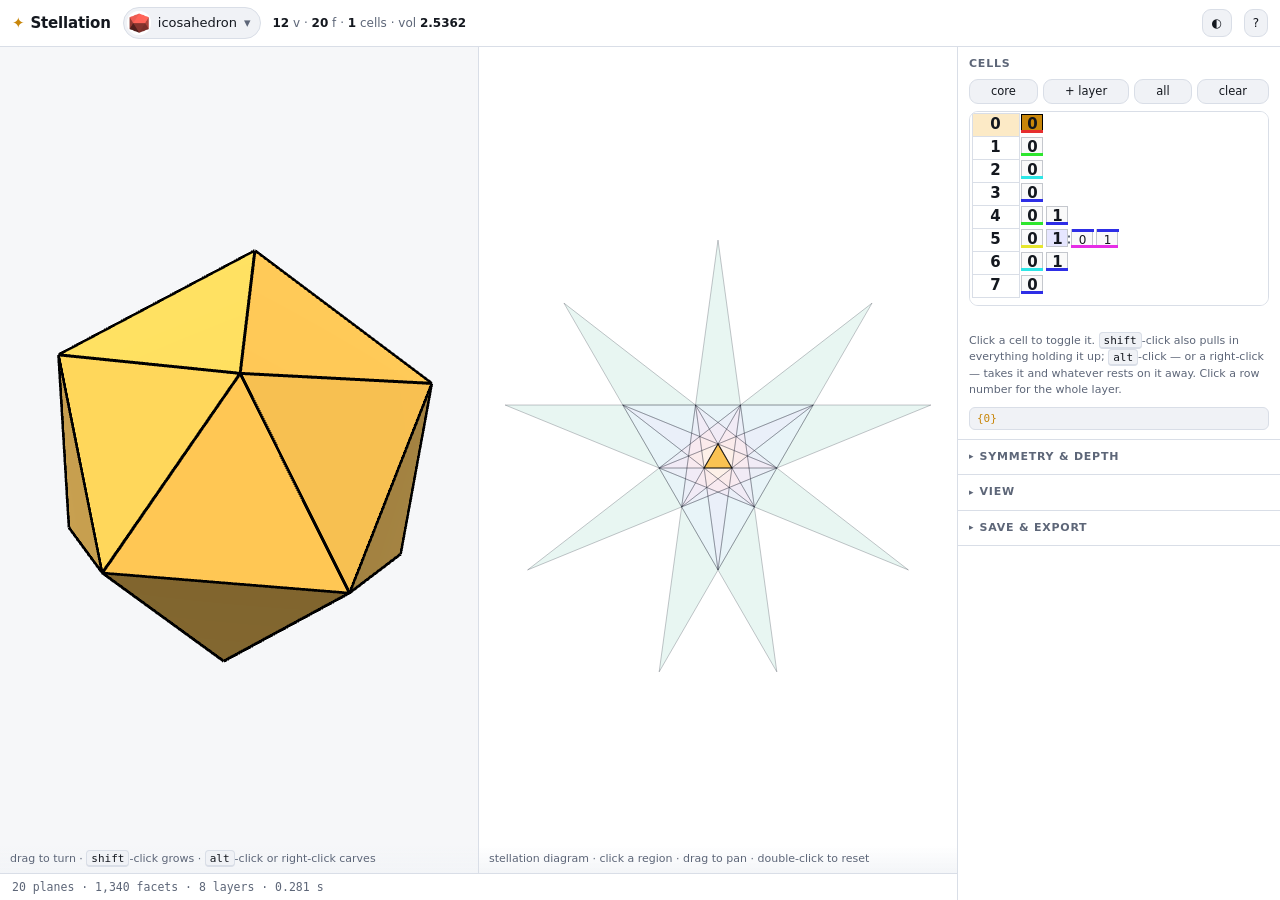
==== docs/index.html @ 3e53cf28 "Carve with alt or right-click: on macOS ctrl-click never reaches the page ctrl-click is the secondar" ====
<!DOCTYPE html>
<html lang="en">
<head>
<meta charset="utf-8">
<meta name="viewport" content="width=device-width, initial-scale=1">
<title>Stellation — polyhedra and their stars</title>
<meta name="description" content="Interactive stellations of the uniform polyhedra. A JavaScript port of Vladimir Bulatov's Stellation applet.">
<link rel="icon" href="data:image/svg+xml,<svg xmlns='http://www.w3.org/2000/svg' viewBox='0 0 100 100'><text y='.9em' font-size='90'>✦</text></svg>">
<link rel="stylesheet" href="css/style.css">
<script>
  // set the theme before first paint so there is no flash
  (() => {
    const saved = localStorage.getItem('theme') || 'auto';
    const dark = saved === 'dark' ||
      (saved === 'auto' && matchMedia('(prefers-color-scheme: dark)').matches);
    document.documentElement.dataset.theme = dark ? 'dark' : 'light';
    document.documentElement.dataset.themePref = saved;
  })();
</script>
</head>
<body>

<header>
  <h1>Stellation</h1>

  <button id="pickPoly" class="picker" title="Choose a polyhedron">
    <img id="pickThumb" src="img/poly/u27_tmb.gif" alt="" width="26" height="26">
    <span id="pickName">icosahedron</span>
    <b>▾</b>
  </button>

  <span id="stats" class="dim"></span>

  <div class="spacer"></div>

  <button id="themeBtn" class="ghost icon" title="Light / dark">◐</button>
  <button id="help" class="ghost">?</button>
</header>

<main>

  <!-- ------------------------------------------------ the two views -->
  <section class="stage">
    <div class="views">
      <div class="view">
        <canvas id="view3d"></canvas>
        <div class="view-label">
          <span>drag to turn · <kbd>shift</kbd>-click grows · <kbd class="kSub">alt</kbd>-click or right-click carves</span>
          <span id="hover3d" class="hover"></span>
        </div>
      </div>
      <div class="view">
        <canvas id="diagram"></canvas>
        <div class="view-label">
          <span>stellation diagram · click a region · drag to pan · double-click to reset</span>
          <span id="hover2d" class="hover"></span>
        </div>
      </div>
    </div>
    <div class="statusbar">
      <div id="progress"></div>
      <span id="status">loading…</span>
    </div>
  </section>

  <!-- ------------------------------------------------ controls -->
  <aside class="panel right">

    <div class="group cells-group">
      <div class="group-head">
        <h2>Cells</h2>
        <div class="row buttons tight">
          <button id="selectCore" title="Just the original polyhedron">core</button>
          <button id="growLayer" title="Add the next shell outward">+ layer</button>
          <button id="selectAll">all</button>
          <button id="selectNone">clear</button>
        </div>
      </div>
      <div class="cells-wrap"><canvas id="cells"></canvas></div>
      <div id="cellInfo" class="info mono"></div>
      <p class="note">
        Click a cell to toggle it. <kbd>shift</kbd>-click also pulls in everything
        holding it up; <kbd class="kSub">alt</kbd>-click — or a right-click — takes it
        and whatever rests on it away. Click a row number for the whole layer.
      </p>
      <input id="cellsString" class="mono" spellcheck="false"
             title="cell-selection string, same syntax as the original .stel files">
    </div>

    <details class="group" id="symGroup">
      <summary><h2>Symmetry &amp; depth</h2></summary>
      <label class="field">
        <span>polyhedron</span>
        <select id="polySym"></select>
      </label>
      <label class="field">
        <span>stellation</span>
        <select id="stellSym"></select>
      </label>
      <label class="field" title="How many shells of cells to build outward from the core. Chosen automatically per solid — most build every shell there is; the few with planes passing near the centre are capped to stay quick. Move it to override.">
        <span>build out to <b id="depthLabel">20</b> shells</span>
        <input id="depth" type="range" min="2" max="60" value="20">
      </label>
      <label class="field" title="Which face of the polyhedron the stellation diagram is drawn on. Solids with more than one kind of face have a different diagram for each.">
        <span>diagram face</span>
        <input id="planeIndex" type="number" min="0" value="0">
      </label>
      <p class="note">
        Cells are grouped into orbits of the first group, then split by the second —
        that split is what lets a chiral cell offer just one of its two hands.
      </p>
    </details>

    <details class="group">
      <summary><h2>View</h2></summary>
      <label class="check"><input id="autoRotate" type="checkbox"> spin the solid</label>
      <label class="check"><input id="showEdges" type="checkbox" checked> draw edges</label>
      <label class="field" title="Thickness of the edge lines, in pixels">
        <span>edge weight <b id="edgeWidthLabel">3.0</b></span>
        <input id="edgeWidth" type="range" min="0.5" max="8" step="0.5" value="3">
      </label>
      <label class="check" title="Tint the cells you have not chosen, so you can see what else is available on this plane">
        <input id="showAllFacets" type="checkbox" checked> shade unchosen cells
      </label>
    </details>

    <details class="group">
      <summary><h2>Save &amp; export</h2></summary>
      <div class="row buttons">
        <button id="saveJson" class="primary" title="Save everything on screen as a JSON document">Save JSON</button>
        <label class="filebtn inline" title="Opens our .json documents and the original program's .stel files">
          Open…
          <input id="loadDoc" type="file" accept=".json,.stel,.txt">
        </label>
      </div>
      <p class="note">
        Saves in the SymmHub preset shape. <code>.stel</code> files from the
        original Java program still open.
      </p>
      <div class="row buttons">
        <button id="exportStl" title="Mesh for 3D printing">STL</button>
        <button id="exportObj">OBJ</button>
        <button id="exportOff">OFF</button>
      </div>
      <div class="row buttons">
        <button id="exportSvg" title="The diagram as vector art, for printing or cutting">diagram SVG</button>
        <button id="exportPng">view PNG</button>
        <button id="exportStel" title="For the original Java program">.stel</button>
      </div>
      <div class="row buttons">
        <button class="sample" data-file="sample_01.stel">sample 1</button>
        <button class="sample" data-file="sample_02.stel">2</button>
        <button class="sample" data-file="sample_03.stel">3</button>
        <button class="sample" data-file="sample_04.stel">4</button>
      </div>
    </details>

  </aside>
</main>

<!-- ------------------------------------------------ catalog drawer -->
<dialog id="catalogDialog">
  <div class="cat-head">
    <input id="search" type="search" placeholder="Search 121 solids by name, file or symmetry…" autocomplete="off">
    <button id="catalogClose" class="ghost">Close</button>
  </div>
  <nav id="catChips" class="cat-chips"></nav>
  <div id="catalog" class="scroll"></div>
  <footer class="cat-foot">
    <img id="footThumb" alt="" width="34" height="34">
    <div class="cat-foot-text">
      <b id="footName">—</b>
      <span id="footMeta" class="dim"></span>
    </div>
    <span id="footCount" class="dim"></span>
  </footer>
</dialog>

<dialog id="helpDialog">
  <h2>Stellation, in one minute</h2>
  <p>
    Take a pentagon and extend its five sides. They cross again, and the crossings
    outline a five-pointed star. That is a stellation: <em>the same lines, followed
    further</em>.
  </p>
  <p>
    In three dimensions you extend a polyhedron's face <em>planes</em> instead. The
    planes slice space into small bounded regions — <b>cells</b> — arranged in
    shells, or <b>layers</b>, around the core. Any choice of cells that respects the
    solid's symmetry is a stellation of it. The icosahedron famously has 59.
  </p>
  <h3>How to use this</h3>
  <ul>
    <li>Choose a solid from the picker at the top.</li>
    <li>The <b>Cells</b> table on the right has one row per layer, numbered outward
      from the core. Each box is a symmetric set of cells; a shaded box with smaller
      boxes beside it is a cell that splits into <b>sub-cells</b>, such as a chiral
      pair. Bar colours group cells by how many congruent pieces they contain.</li>
    <li><b>Click</b> toggles. <kbd>shift</kbd>-click also selects everything
      supporting that cell, so the result always holds together.
      <kbd class="kSub">alt</kbd>-click — or a <b>right-click</b> — removes it and
      whatever rests on it. (On macOS, ctrl-click is the system's secondary click
      and never reaches the page, so alt and right-click are the ones that work;
      cmd works too.)</li>
    <li>The same works on the <b>diagram</b>, and on the <b>solid</b> itself —
      <kbd>shift</kbd>-click a face to grow outward there, <kbd class="kSub">alt</kbd>-click
      to carve it away. Clicking the same spot again undoes it.</li>
    <li><em>core</em> and <em>+ layer</em> walk out one shell at a time: layer 0
      alone is the original polyhedron, 0+1 is its first stellation.</li>
  </ul>
  <h3>Where this comes from</h3>
  <p>
    A JavaScript port of the Stellation applet written by
    <a href="http://bulatov.org/polyhedra/stellation_applet/" target="_blank" rel="noopener">Vladimir Bulatov</a>
    in 1998–2001. The geometry is a direct port of his algorithm, checked against the
    original Java: the same facet counts, the same cell structure, the same volumes to
    six decimal places.
  </p>
  <button id="helpClose">close</button>
</dialog>

<script type="module" src="js/app.js"></script>
</body>
</html>
---- docs/css/style.css ----
:root,
:root[data-theme="dark"] {
  --bg: #0b0d11;
  --panel: #12151c;
  --panel-2: #171b24;
  --line: #242a36;
  --text: #e6e9f0;
  --dim: #8b93a7;
  --accent: #f5b942;
  --accent-2: #6fa8ff;
  --shadow: 0 18px 50px rgba(0, 0, 0, 0.55);
}

:root[data-theme="light"] {
  --bg: #f2f4f7;
  --panel: #ffffff;
  --panel-2: #f0f2f6;
  --line: #d9dee7;
  --text: #14181f;
  --dim: #5d6678;
  --accent: #c8860a;
  --accent-2: #2563c9;
  --shadow: 0 18px 50px rgba(20, 30, 60, 0.18);
}

:root {
  --radius: 9px;
  --mono: ui-monospace, SFMono-Regular, "SF Mono", Menlo, Consolas, monospace;
}

* { box-sizing: border-box; }

html, body { height: 100%; margin: 0; }

body {
  background: var(--bg);
  color: var(--text);
  font: 13.5px/1.5 ui-sans-serif, system-ui, -apple-system, "Segoe UI", Roboto, sans-serif;
  display: flex;
  flex-direction: column;
  overflow: hidden;
}

kbd {
  font: 11px var(--mono);
  padding: 0.5px 4px;
  border: 1px solid var(--line);
  border-bottom-width: 2px;
  border-radius: 4px;
  background: var(--panel-2);
  color: var(--text);
}

/* ------------------------------------------------------------------ header */

header {
  display: flex;
  align-items: center;
  gap: 12px;
  padding: 7px 12px;
  border-bottom: 1px solid var(--line);
  background: var(--panel);
  flex: none;
}
header h1 {
  margin: 0;
  font-size: 15px;
  font-weight: 650;
  letter-spacing: -0.01em;
  white-space: nowrap;
}
header h1::before { content: "✦"; color: var(--accent); margin-right: 6px; }
.spacer { flex: 1; }
.dim { color: var(--dim); }

#stats { font-size: 12px; white-space: nowrap; }
#stats b { color: var(--text); font-weight: 600; }

.picker {
  display: flex;
  align-items: center;
  gap: 7px;
  padding: 3px 9px 3px 3px;
  border: 1px solid var(--line);
  border-radius: 999px;
  background: var(--panel-2);
  color: var(--text);
  font: inherit;
  font-size: 13px;
  cursor: pointer;
  white-space: nowrap;
}
.picker img { width: 24px; height: 24px; border-radius: 50%; background: #fff; object-fit: contain; }
.picker b { color: var(--dim); font-weight: 400; }
.picker:hover { border-color: var(--accent); }

/* ------------------------------------------------------------------ layout */

main {
  flex: 1;
  min-height: 0;
  display: grid;
  grid-template-columns: minmax(0, 1fr) 322px;
  gap: 1px;
  background: var(--line);
}

.stage {
  background: var(--panel);
  display: flex;
  flex-direction: column;
  min-width: 0;
  min-height: 0;
}

.views {
  flex: 1;
  min-height: 0;
  display: grid;
  grid-template-columns: 1fr 1fr;
  gap: 1px;
  background: var(--line);
}

.view { position: relative; min-width: 0; min-height: 0; background: var(--bg); }
.view canvas {
  position: absolute; inset: 0;
  width: 100%; height: 100%;
  display: block;
  touch-action: none;
}
.view-label {
  position: absolute; left: 0; right: 0; bottom: 0;
  display: flex; gap: 10px;
  padding: 6px 10px;
  font-size: 11px;
  color: var(--dim);
  background: linear-gradient(transparent, color-mix(in srgb, var(--bg) 90%, transparent));
  pointer-events: none;
}
.hover { margin-left: auto; color: var(--accent); font-family: var(--mono); }
.nogl { display: grid; place-items: center; height: 100%; padding: 20px; color: var(--dim); text-align: center; }

.statusbar {
  flex: none;
  position: relative;
  padding: 6px 12px;
  border-top: 1px solid var(--line);
  font: 11.5px var(--mono);
  color: var(--dim);
}
#status.busy { color: var(--accent); }
#progress {
  position: absolute; top: -1px; left: 0;
  height: 2px;
  width: calc(var(--frac, 0) * 100%);
  background: var(--accent);
  transition: width 0.12s linear;
}

/* ------------------------------------------------------------------ right panel */

.panel.right {
  background: var(--panel);
  overflow-y: auto;
  display: flex;
  flex-direction: column;
  min-height: 0;
}

.group { padding: 9px 11px; border-bottom: 1px solid var(--line); }

h2 {
  margin: 0;
  font-size: 11px;
  font-weight: 650;
  letter-spacing: 0.07em;
  text-transform: uppercase;
  color: var(--dim);
}

details.group > summary {
  list-style: none;
  cursor: pointer;
  display: flex;
  align-items: center;
  gap: 6px;
  user-select: none;
}
details.group > summary::-webkit-details-marker { display: none; }
details.group > summary::before { content: "▸"; font-size: 9px; color: var(--dim); }
details.group[open] > summary::before { content: "▾"; }
details.group > summary:hover h2 { color: var(--text); }
details.group[open] > summary { margin-bottom: 7px; }

/* ---- cells table ---- */

.cells-group { display: flex; flex-direction: column; }
.group-head { display: flex; flex-direction: column; gap: 6px; margin-bottom: 7px; }

.cells-wrap {
  flex: none;
  height: 200px;
  min-height: 90px;
  border: 1px solid var(--line);
  border-radius: var(--radius);
  overflow: hidden;
  background: var(--panel);
}
#cells { display: block; width: 100%; height: 100%; }

.info {
  min-height: 16px;
  margin-top: 5px;
  font-size: 10.5px;
  color: var(--accent);
  white-space: nowrap;
  overflow: hidden;
  text-overflow: ellipsis;
}

/* ---- controls ---- */

.row { display: flex; gap: 5px; flex-wrap: wrap; }
.row + .row { margin-top: 5px; }
.buttons button, .filebtn, .ghost {
  flex: 1 1 auto;
  padding: 4px 8px;
  border: 1px solid var(--line);
  border-radius: var(--radius);
  background: var(--panel-2);
  color: var(--text);
  font: inherit;
  font-size: 12px;
  cursor: pointer;
  white-space: nowrap;
}
.buttons.tight button { padding: 3px 6px; font-size: 11.5px; }
.buttons button:hover, .filebtn:hover, .ghost:hover { border-color: var(--accent); color: var(--accent); }
.ghost { flex: none; }
.ghost.icon { width: 30px; text-align: center; padding: 4px 0; }

.filebtn { display: block; margin-top: 5px; text-align: center; }
.filebtn.inline { margin-top: 0; }
.filebtn input { display: none; }
.buttons button.primary {
  background: color-mix(in srgb, var(--accent) 18%, var(--panel-2));
  border-color: color-mix(in srgb, var(--accent) 45%, var(--line));
  font-weight: 600;
}
.note code {
  font: 11px var(--mono);
  padding: 0 3px;
  border-radius: 3px;
  background: var(--panel-2);
}

.field {
  display: flex; align-items: center; gap: 8px;
  margin: 5px 0;
  font-size: 12px;
  color: var(--dim);
}
.field > span { flex: none; min-width: 84px; }
.field > span b { color: var(--accent); font-family: var(--mono); }
.field select, .field input[type="number"] {
  flex: 1; min-width: 0;
  padding: 3px 6px;
  border: 1px solid var(--line);
  border-radius: 6px;
  background: var(--panel-2);
  color: var(--text);
  font: inherit; font-size: 12px;
}
.field input[type="range"] { flex: 1; accent-color: var(--accent); }

.check {
  display: flex; align-items: center; gap: 6px;
  padding: 2px 0;
  font-size: 12.5px;
  cursor: pointer;
}
.check input { accent-color: var(--accent); }

.note { margin: 6px 0 2px; font-size: 11px; line-height: 1.5; color: var(--dim); }

#cellsString {
  width: 100%;
  margin-top: 6px;
  padding: 4px 7px;
  border: 1px solid var(--line);
  border-radius: 6px;
  background: var(--panel-2);
  color: var(--accent);
  font-family: var(--mono);
  font-size: 11px;
}

/* ------------------------------------------------------------------ dialogs */

dialog {
  border: 1px solid var(--line);
  border-radius: 14px;
  background: var(--panel);
  color: var(--text);
  box-shadow: var(--shadow);
  padding: 0;
}
dialog::backdrop { background: rgba(0, 0, 0, 0.55); backdrop-filter: blur(2px); }

/* Only style the open state with `display`: a bare `display: flex` here would
   beat the UA's `dialog:not([open]) { display: none }` and leave it always up. */
#catalogDialog {
  width: min(860px, 94vw);
  height: min(600px, 88vh);
  overflow: hidden;
}
#catalogDialog[open] { display: flex; flex-direction: column; }

.cat-head {
  display: flex; gap: 8px; align-items: center;
  padding: 12px 14px 10px;
  flex: none;
}
#search {
  flex: 1;
  padding: 7px 11px;
  border: 1px solid var(--line);
  border-radius: var(--radius);
  background: var(--panel-2);
  color: var(--text);
  font: inherit; font-size: 13px;
}
#search::placeholder { color: var(--dim); }
#search:focus { outline: 2px solid var(--accent-2); outline-offset: -1px; }

.cat-chips {
  display: flex; gap: 5px;
  padding: 0 14px 10px;
  overflow-x: auto;
  scrollbar-width: none;
  border-bottom: 1px solid var(--line);
  flex: none;
}
.cat-chips::-webkit-scrollbar { display: none; }
.chip {
  flex: none;
  padding: 3px 10px;
  border: 1px solid var(--line);
  border-radius: 999px;
  background: none;
  color: var(--dim);
  font: inherit; font-size: 11.5px;
  white-space: nowrap;
  cursor: pointer;
}
.chip:hover { border-color: var(--accent); color: var(--accent); }

#catalog { flex: 1; overflow-y: auto; padding: 0 14px 14px; }
.scroll { overscroll-behavior: contain; }

.cat h3 {
  position: sticky; top: 0; z-index: 1;
  display: flex; align-items: center; gap: 8px;
  margin: 0;
  padding: 12px 2px 6px;
  font-size: 10.5px; font-weight: 650;
  letter-spacing: 0.08em; text-transform: uppercase;
  color: var(--dim);
  background: linear-gradient(var(--panel) 72%, transparent);
}
.cat h3 em { font-style: normal; opacity: 0.6; font-size: 10px; }
.cat h3::after {
  content: ""; flex: 1; height: 1px;
  background: var(--line);
}

/* the specimen grid: thumbnails only, names live in the footer */
.grid {
  display: grid;
  grid-template-columns: repeat(auto-fill, minmax(50px, 1fr));
  gap: 4px;
}

.poly {
  aspect-ratio: 1;
  padding: 0;
  border: 1px solid var(--line);
  border-radius: 7px;
  background: #fff;
  overflow: hidden;
  cursor: pointer;
  transition: transform 0.09s ease, border-color 0.09s ease, box-shadow 0.09s ease;
}
.poly img {
  width: 100%; height: 100%;
  display: block;
  object-fit: contain;
}
:root[data-theme="dark"] .poly { filter: brightness(0.9); }
.poly:hover, .poly:focus-visible {
  border-color: var(--accent);
  transform: translateY(-1px) scale(1.06);
  box-shadow: 0 4px 14px rgba(0, 0, 0, 0.28);
  outline: none;
  filter: none;
  z-index: 2;
  position: relative;
}
.poly.active {
  border-color: var(--accent);
  box-shadow: 0 0 0 2px var(--accent);
  filter: none;
}

.cat-foot {
  display: flex; align-items: center; gap: 10px;
  padding: 9px 14px;
  border-top: 1px solid var(--line);
  background: var(--panel-2);
  flex: none;
  min-height: 54px;
}
.cat-foot img {
  width: 34px; height: 34px;
  border-radius: 6px;
  background: #fff;
  object-fit: contain;
  flex: none;
}
.cat-foot-text { display: flex; flex-direction: column; min-width: 0; line-height: 1.35; }
#footName { font-size: 13.5px; font-weight: 600; white-space: nowrap; overflow: hidden; text-overflow: ellipsis; }
#footMeta { font-size: 11px; font-family: var(--mono); white-space: nowrap; overflow: hidden; text-overflow: ellipsis; }
#footCount { margin-left: auto; font-size: 11px; white-space: nowrap; }

#helpDialog { max-width: 620px; padding: 22px 26px 20px; line-height: 1.62; }
#helpDialog h2 { font-size: 18px; text-transform: none; letter-spacing: -0.01em; color: var(--text); margin-bottom: 10px; }
#helpDialog h3 { margin: 18px 0 6px; font-size: 12px; letter-spacing: 0.05em; text-transform: uppercase; color: var(--dim); }
#helpDialog ul { padding-left: 18px; margin: 6px 0; }
#helpDialog li { margin: 6px 0; }
#helpDialog a { color: var(--accent-2); }
#helpClose {
  margin-top: 18px; padding: 6px 16px;
  border: 1px solid var(--line); border-radius: var(--radius);
  background: var(--panel-2); color: var(--text);
  font: inherit; cursor: pointer;
}
#helpClose:hover { border-color: var(--accent); color: var(--accent); }

/* ------------------------------------------------------------------ narrow */

@media (max-width: 1080px) {
  main { grid-template-columns: minmax(0, 1fr) 290px; }
  .views { grid-template-columns: 1fr; grid-template-rows: 1fr 1fr; }
}

@media (max-width: 780px) {
  body { overflow: auto; }
  main { grid-template-columns: 1fr; grid-auto-rows: min-content; }
  .stage { min-height: 520px; }
  .views { grid-template-rows: 260px 260px; }
  .panel.right { max-height: none; }
  #stats { display: none; }
}
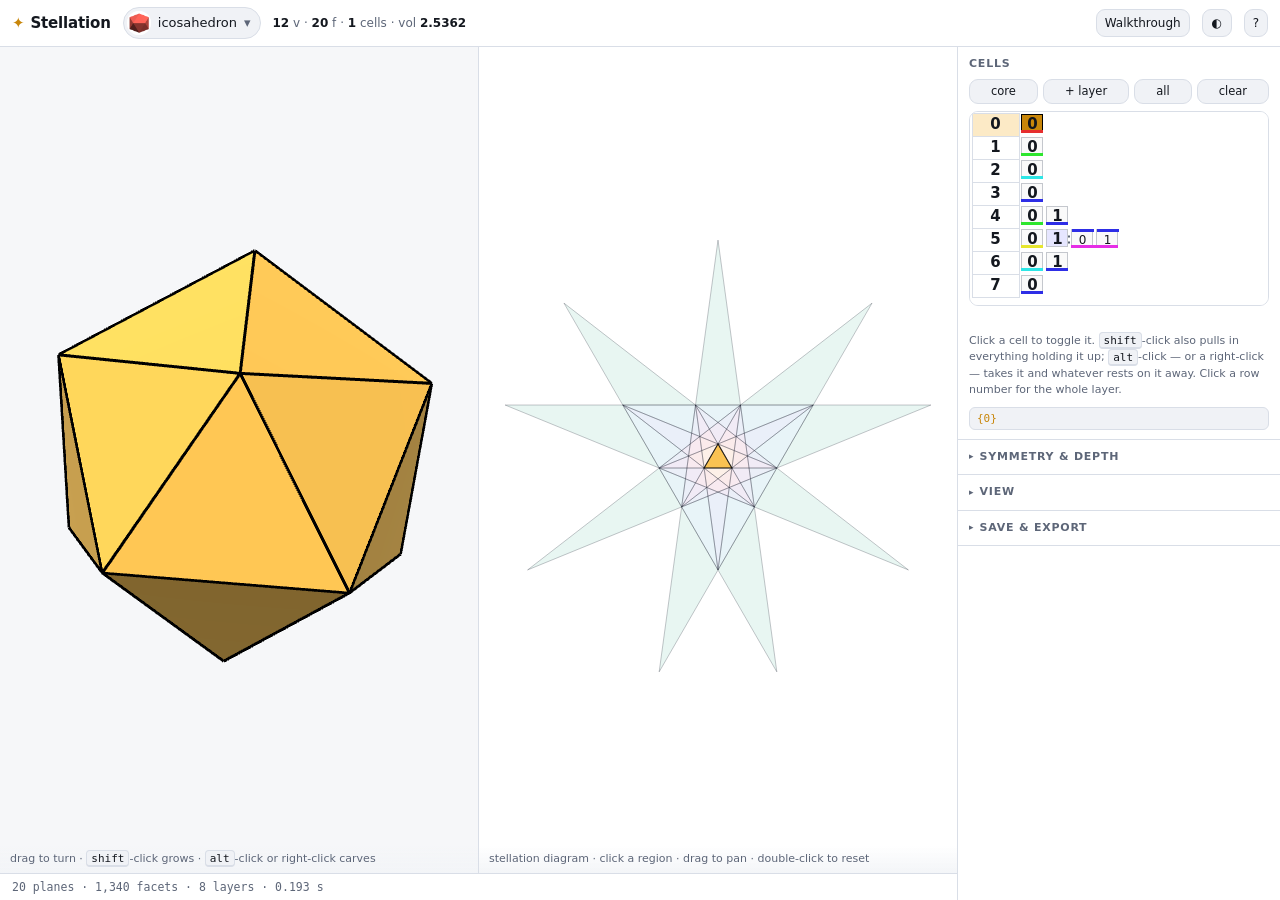
==== commit 34430957: "Add the Cells walkthrough — a live tutorial for the cell table docs/walkthrough.html explains what t" ====
--- a/docs/index.html
+++ b/docs/index.html
@@ -33,6 +33,7 @@
 
   <div class="spacer"></div>
 
+  <a class="ghost" href="walkthrough.html" title="How the Cells table works">Walkthrough</a>
   <button id="themeBtn" class="ghost icon" title="Light / dark">◐</button>
   <button id="help" class="ghost">?</button>
 </header>
--- a/docs/css/style.css
+++ b/docs/css/style.css
@@ -70,6 +70,7 @@
   white-space: nowrap;
 }
 header h1::before { content: "✦"; color: var(--accent); margin-right: 6px; }
+header a.ghost { text-decoration: none; display: inline-block; }
 .spacer { flex: 1; }
 .dim { color: var(--dim); }
 
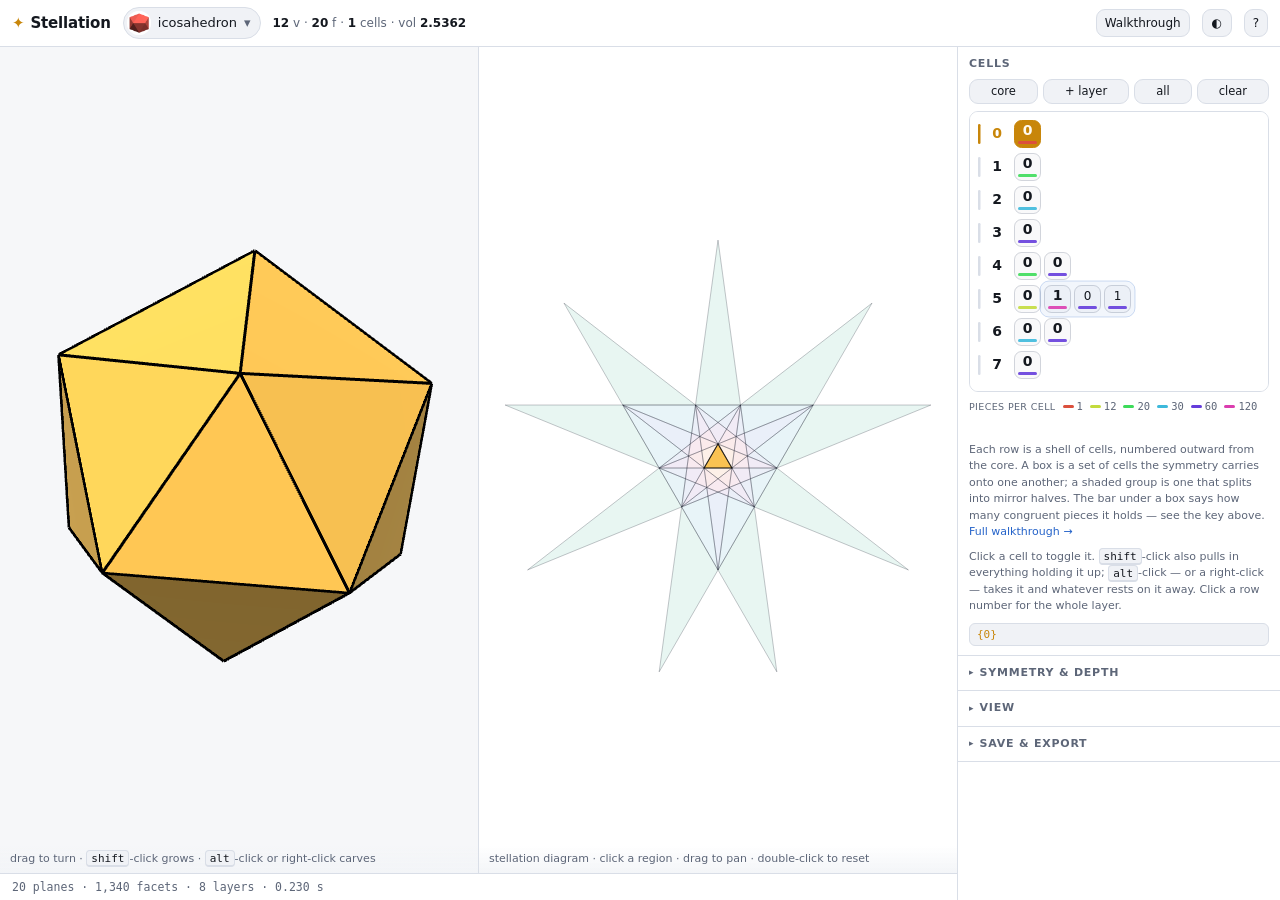
==== commit 036407d2: "Rebuild the Cells table's look, and explain what the coloured bars are The bars and the digits were " ====
--- a/docs/index.html
+++ b/docs/index.html
@@ -78,7 +78,15 @@
         </div>
       </div>
       <div class="cells-wrap"><canvas id="cells"></canvas></div>
+      <div id="cellsLegend" class="legend" title="Each bar colour marks one particular number of congruent pieces"></div>
       <div id="cellInfo" class="info mono"></div>
+      <p class="note">
+        Each row is a shell of cells, numbered outward from the core. A box is a set
+        of cells the symmetry carries onto one another; a shaded group is one that
+        splits into mirror halves. The bar under a box says how many congruent
+        pieces it holds — see the key above.
+        <a href="walkthrough.html">Full walkthrough →</a>
+      </p>
       <p class="note">
         Click a cell to toggle it. <kbd>shift</kbd>-click also pulls in everything
         holding it up; <kbd class="kSub">alt</kbd>-click — or a right-click — takes it
--- a/docs/css/style.css
+++ b/docs/css/style.css
@@ -463,3 +463,19 @@
   .panel.right { max-height: none; }
   #stats { display: none; }
 }
+
+/* the key to the Cells bar colours */
+.legend {
+  display: flex;
+  align-items: center;
+  gap: 7px;
+  flex-wrap: wrap;
+  margin-top: 7px;
+  font-size: 10.5px;
+  color: var(--dim);
+}
+.legend-label { letter-spacing: 0.04em; text-transform: uppercase; font-size: 9.5px; }
+.legend-item { display: inline-flex; align-items: center; gap: 3px; font-family: var(--mono); }
+.legend-item i { width: 11px; height: 3px; border-radius: 2px; display: inline-block; }
+.note a { color: var(--accent-2); text-decoration: none; }
+.note a:hover { text-decoration: underline; }
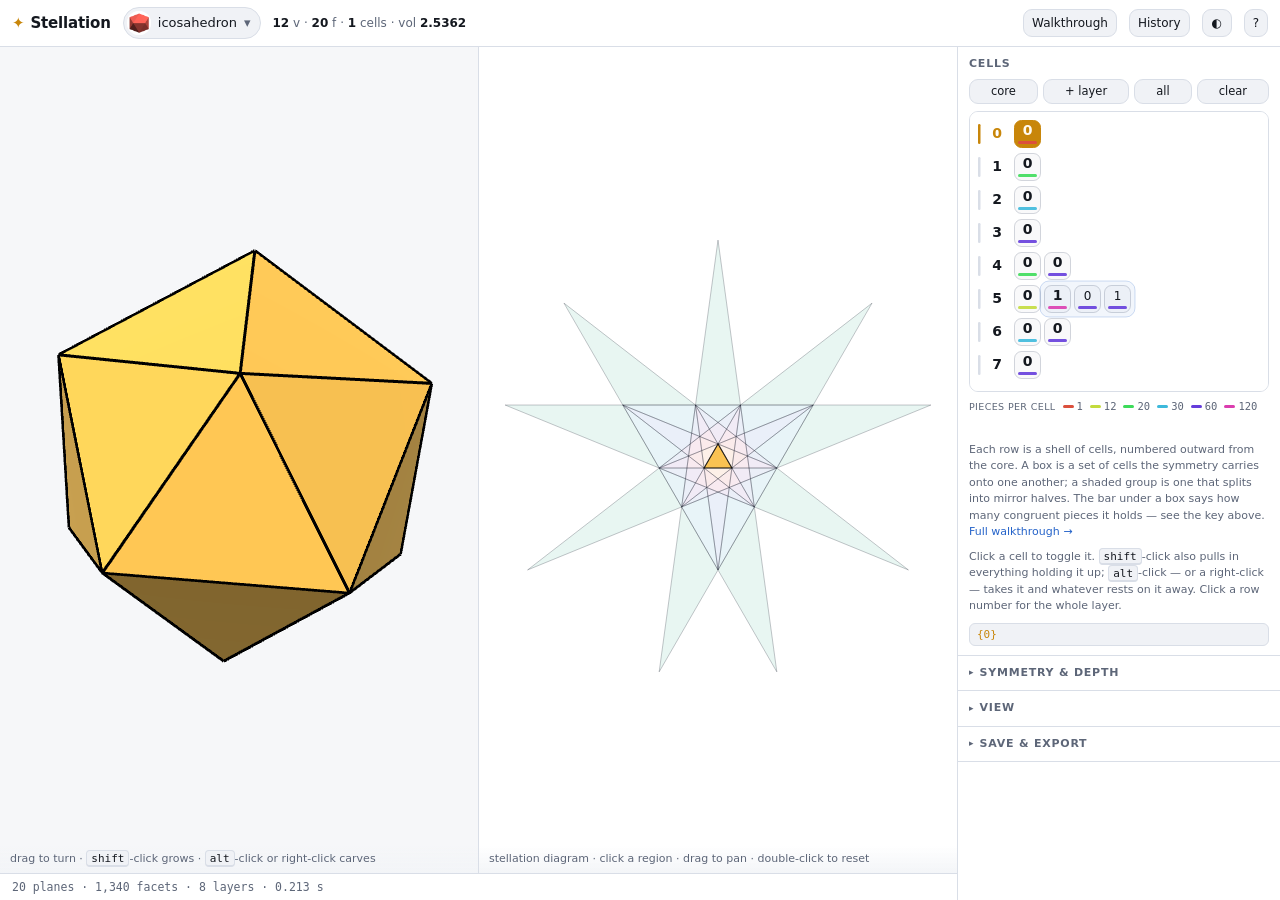
==== commit a47fbc3f: "Sharpen Miller's rules from the completed research The fact-checked research restates all five rules" ====
--- a/docs/index.html
+++ b/docs/index.html
@@ -34,6 +34,7 @@
   <div class="spacer"></div>
 
   <a class="ghost" href="walkthrough.html" title="How the Cells table works">Walkthrough</a>
+  <a class="ghost" href="historical.html" title="A chronological tour">History</a>
   <button id="themeBtn" class="ghost icon" title="Light / dark">◐</button>
   <button id="help" class="ghost">?</button>
 </header>
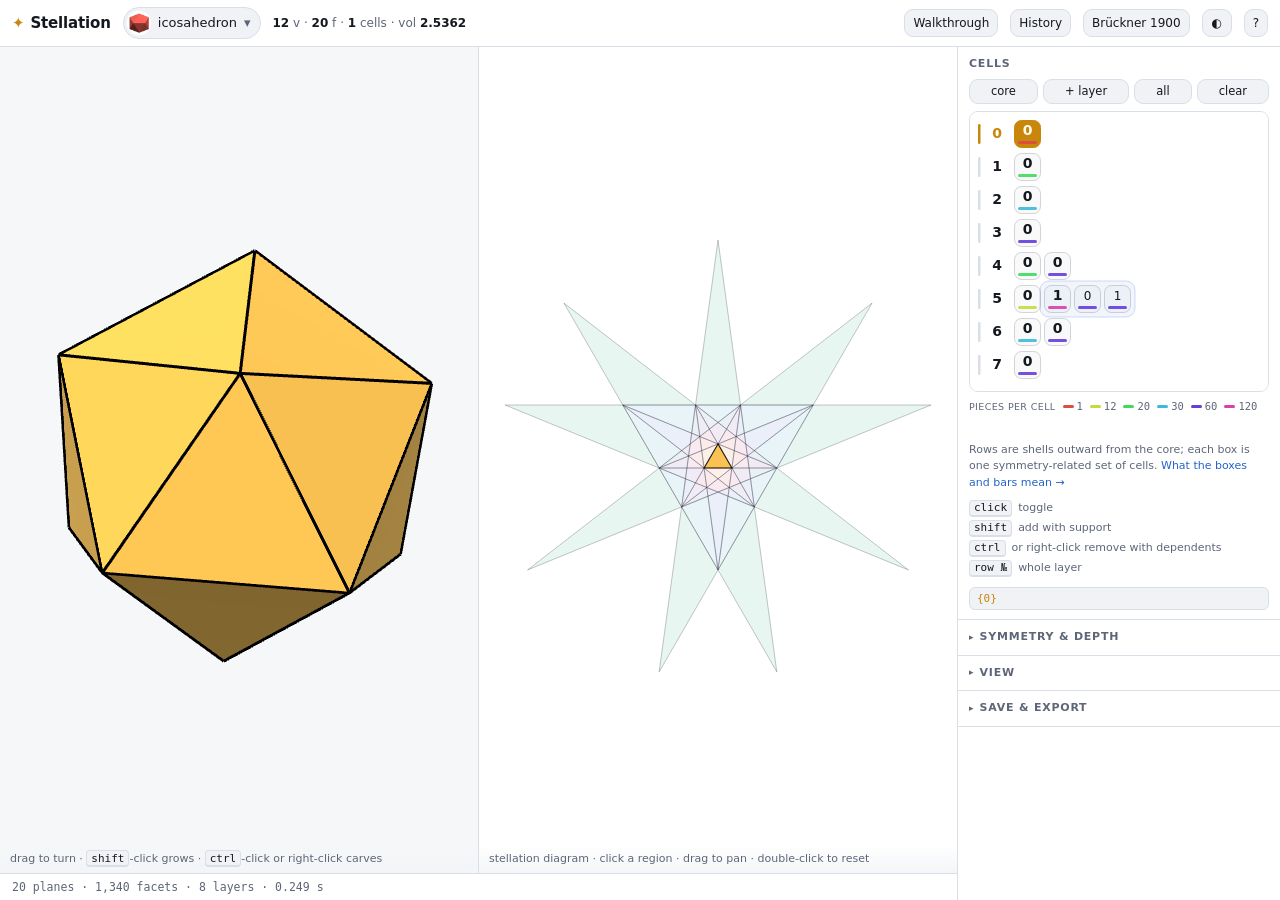
==== commit c1c84587: "Add Brückner 1900 interactive edition; photographs and fact-fixes for the history The new page pairs" ====
--- a/docs/index.html
+++ b/docs/index.html
@@ -35,6 +35,7 @@
 
   <a class="ghost" href="walkthrough.html" title="How the Cells table works">Walkthrough</a>
   <a class="ghost" href="historical.html" title="A chronological tour">History</a>
+  <a class="ghost" href="bruckner.html" title="Brückner's 1900 plates, interactive">Brückner 1900</a>
   <button id="themeBtn" class="ghost icon" title="Light / dark">◐</button>
   <button id="help" class="ghost">?</button>
 </header>
@@ -82,17 +83,15 @@
       <div id="cellsLegend" class="legend" title="Each bar colour marks one particular number of congruent pieces"></div>
       <div id="cellInfo" class="info mono"></div>
       <p class="note">
-        Each row is a shell of cells, numbered outward from the core. A box is a set
-        of cells the symmetry carries onto one another; a shaded group is one that
-        splits into mirror halves. The bar under a box says how many congruent
-        pieces it holds — see the key above.
-        <a href="walkthrough.html">Full walkthrough →</a>
+        Rows are shells outward from the core; each box is one symmetry-related set of
+        cells. <a href="walkthrough.html">What the boxes and bars mean →</a>
       </p>
-      <p class="note">
-        Click a cell to toggle it. <kbd>shift</kbd>-click also pulls in everything
-        holding it up; <kbd class="kSub">alt</kbd>-click — or a right-click — takes it
-        and whatever rests on it away. Click a row number for the whole layer.
-      </p>
+      <ul class="note keys">
+        <li><kbd>click</kbd> toggle</li>
+        <li><kbd>shift</kbd> add with support</li>
+        <li><kbd class="kSub">alt</kbd> or right-click remove with dependents</li>
+        <li><kbd>row №</kbd> whole layer</li>
+      </ul>
       <input id="cellsString" class="mono" spellcheck="false"
              title="cell-selection string, same syntax as the original .stel files">
     </div>
--- a/docs/css/style.css
+++ b/docs/css/style.css
@@ -479,3 +479,14 @@
 .legend-item i { width: 11px; height: 3px; border-radius: 2px; display: inline-block; }
 .note a { color: var(--accent-2); text-decoration: none; }
 .note a:hover { text-decoration: underline; }
+
+/* the Cells shortcut key — one line per gesture, compact */
+.note.keys { list-style: none; margin: 5px 0 3px; padding: 0; }
+.note.keys li {
+  display: flex;
+  align-items: baseline;
+  gap: 6px;
+  padding: 1.5px 0;
+  white-space: nowrap;
+}
+.note.keys kbd { flex: none; }
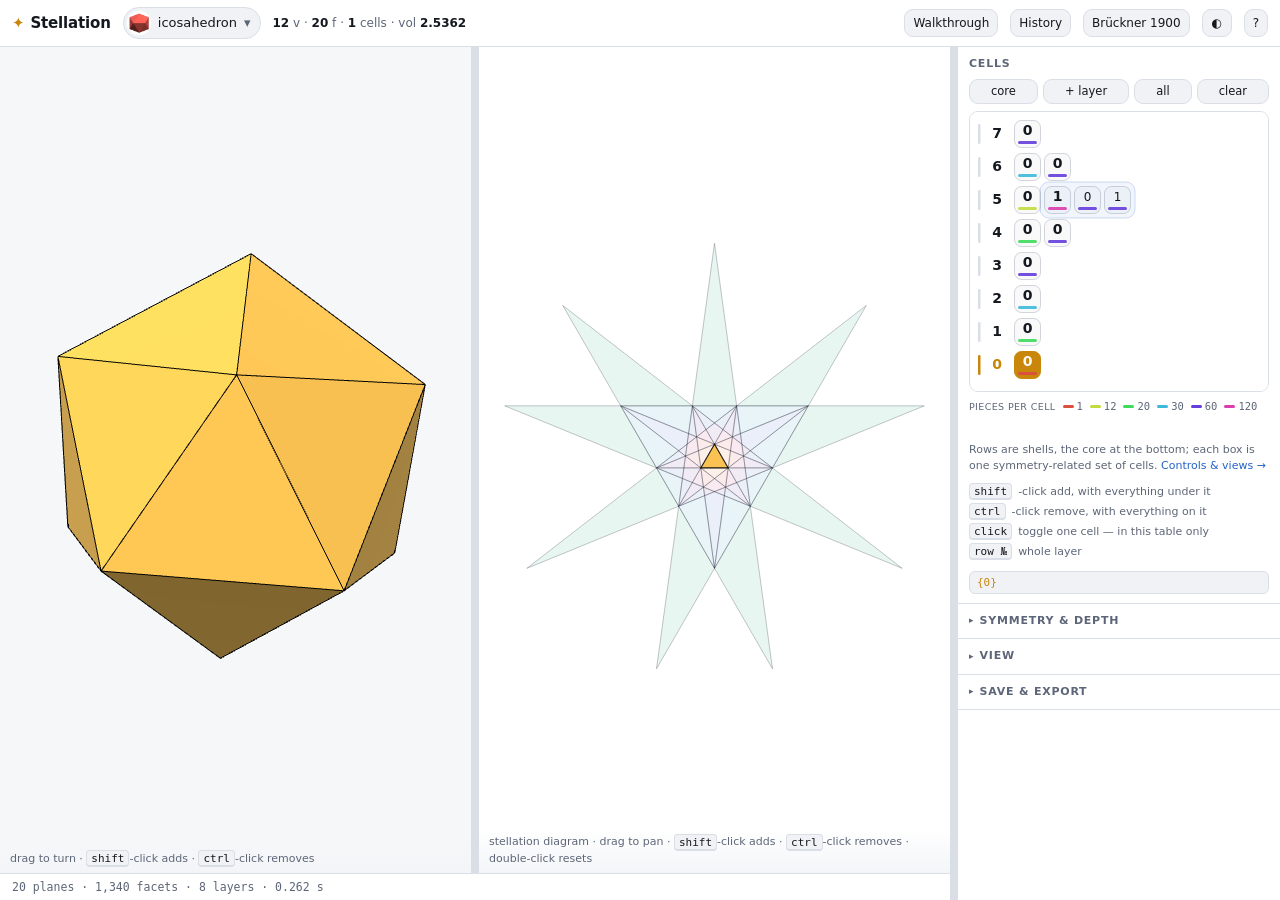
==== commit 842a84ee: "Review of 6 Aug: unify the controls, turn the Cells table up the right way From a working session wi" ====
--- a/docs/index.html
+++ b/docs/index.html
@@ -48,14 +48,15 @@
       <div class="view">
         <canvas id="view3d"></canvas>
         <div class="view-label">
-          <span>drag to turn · <kbd>shift</kbd>-click grows · <kbd class="kSub">alt</kbd>-click or right-click carves</span>
+          <span>drag to turn · <kbd>shift</kbd>-click adds · <kbd class="kSub">ctrl</kbd>-click removes</span>
           <span id="hover3d" class="hover"></span>
         </div>
       </div>
+      <div class="splitter" id="splitViews" title="Drag to resize"></div>
       <div class="view">
         <canvas id="diagram"></canvas>
         <div class="view-label">
-          <span>stellation diagram · click a region · drag to pan · double-click to reset</span>
+          <span>stellation diagram · drag to pan · <kbd>shift</kbd>-click adds · <kbd class="kSub">ctrl</kbd>-click removes · double-click resets</span>
           <span id="hover2d" class="hover"></span>
         </div>
       </div>
@@ -67,6 +68,8 @@
   </section>
 
   <!-- ------------------------------------------------ controls -->
+  <div class="splitter vertical" id="splitPanel" title="Drag to resize"></div>
+
   <aside class="panel right">
 
     <div class="group cells-group">
@@ -83,13 +86,13 @@
       <div id="cellsLegend" class="legend" title="Each bar colour marks one particular number of congruent pieces"></div>
       <div id="cellInfo" class="info mono"></div>
       <p class="note">
-        Rows are shells outward from the core; each box is one symmetry-related set of
-        cells. <a href="walkthrough.html">What the boxes and bars mean →</a>
+        Rows are shells, the core at the bottom; each box is one symmetry-related set
+        of cells. <a href="controls.html">Controls &amp; views →</a>
       </p>
       <ul class="note keys">
-        <li><kbd>click</kbd> toggle</li>
-        <li><kbd>shift</kbd> add with support</li>
-        <li><kbd class="kSub">alt</kbd> or right-click remove with dependents</li>
+        <li><kbd>shift</kbd>-click add, with everything under it</li>
+        <li><kbd class="kSub">ctrl</kbd>-click remove, with everything on it</li>
+        <li><kbd>click</kbd> toggle one cell — in this table only</li>
         <li><kbd>row №</kbd> whole layer</li>
       </ul>
       <input id="cellsString" class="mono" spellcheck="false"
@@ -122,11 +125,14 @@
 
     <details class="group">
       <summary><h2>View</h2></summary>
+      <div class="row buttons tight">
+        <button id="fitView" title="Rescale so the current selection fills the frame">fit</button>
+      </div>
       <label class="check"><input id="autoRotate" type="checkbox"> spin the solid</label>
       <label class="check"><input id="showEdges" type="checkbox" checked> draw edges</label>
       <label class="field" title="Thickness of the edge lines, in pixels">
-        <span>edge weight <b id="edgeWidthLabel">3.0</b></span>
-        <input id="edgeWidth" type="range" min="0.5" max="8" step="0.5" value="3">
+        <span>edge weight <b id="edgeWidthLabel">1.0</b></span>
+        <input id="edgeWidth" type="range" min="0.5" max="8" step="0.5" value="1">
       </label>
       <label class="check" title="Tint the cells you have not chosen, so you can see what else is available on this plane">
         <input id="showAllFacets" type="checkbox" checked> shade unchosen cells
@@ -201,19 +207,21 @@
   <h3>How to use this</h3>
   <ul>
     <li>Choose a solid from the picker at the top.</li>
-    <li>The <b>Cells</b> table on the right has one row per layer, numbered outward
-      from the core. Each box is a symmetric set of cells; a shaded box with smaller
-      boxes beside it is a cell that splits into <b>sub-cells</b>, such as a chiral
-      pair. Bar colours group cells by how many congruent pieces they contain.</li>
-    <li><b>Click</b> toggles. <kbd>shift</kbd>-click also selects everything
-      supporting that cell, so the result always holds together.
-      <kbd class="kSub">alt</kbd>-click — or a <b>right-click</b> — removes it and
-      whatever rests on it. (On macOS, ctrl-click is the system's secondary click
-      and never reaches the page, so alt and right-click are the ones that work;
-      cmd works too.)</li>
-    <li>The same works on the <b>diagram</b>, and on the <b>solid</b> itself —
-      <kbd>shift</kbd>-click a face to grow outward there, <kbd class="kSub">alt</kbd>-click
-      to carve it away. Clicking the same spot again undoes it.</li>
+    <li>The <b>Cells</b> table on the right has one row per layer, the core at the
+      bottom and each shell built on the one below it. Each box is a symmetric set
+      of cells; a shaded box with smaller boxes beside it is a cell that splits into
+      <b>sub-cells</b>, such as a chiral pair. Bar colours group cells by how many
+      congruent pieces they contain.</li>
+    <li>Two gestures mean the same thing in all three views:
+      <kbd>shift</kbd>-click <b>adds</b> a cell together with everything holding it
+      up, and <kbd class="kSub">ctrl</kbd>-click <b>removes</b> it together with
+      everything resting on it. They are inverses, so shift then ctrl puts things
+      back. (On macOS, ctrl-click is the system's secondary click; it is handled,
+      and option-click does the same job.)</li>
+    <li>A plain click without a modifier <b>turns</b> the solid and <b>pans</b> the
+      diagram — it only toggles a cell in the Cells table. A right-click does
+      nothing anywhere.</li>
+    <li>See <a href="controls.html">Controls &amp; views</a> for the whole table.</li>
     <li><em>core</em> and <em>+ layer</em> walk out one shell at a time: layer 0
       alone is the original polyhedron, 0+1 is its first stellation.</li>
   </ul>
--- a/docs/css/style.css
+++ b/docs/css/style.css
@@ -490,3 +490,26 @@
   white-space: nowrap;
 }
 .note.keys kbd { flex: none; }
+
+/* ------------------------------------------------ draggable pane splitters */
+
+main { grid-template-columns: minmax(0, 1fr) 6px var(--panel-w, 322px); }
+.views { grid-template-columns: var(--views-a, 1fr) 6px var(--views-b, 1fr); }
+
+.splitter {
+  background: var(--line);
+  cursor: col-resize;
+  position: relative;
+  transition: background 0.12s ease;
+}
+.splitter::after {                 /* a fatter invisible grab area */
+  content: "";
+  position: absolute;
+  inset: 0 -4px;
+}
+.splitter:hover, .splitter.dragging { background: var(--accent); }
+
+@media (max-width: 900px) {
+  main { grid-template-columns: minmax(0, 1fr); }
+  .splitter.vertical { display: none; }
+}
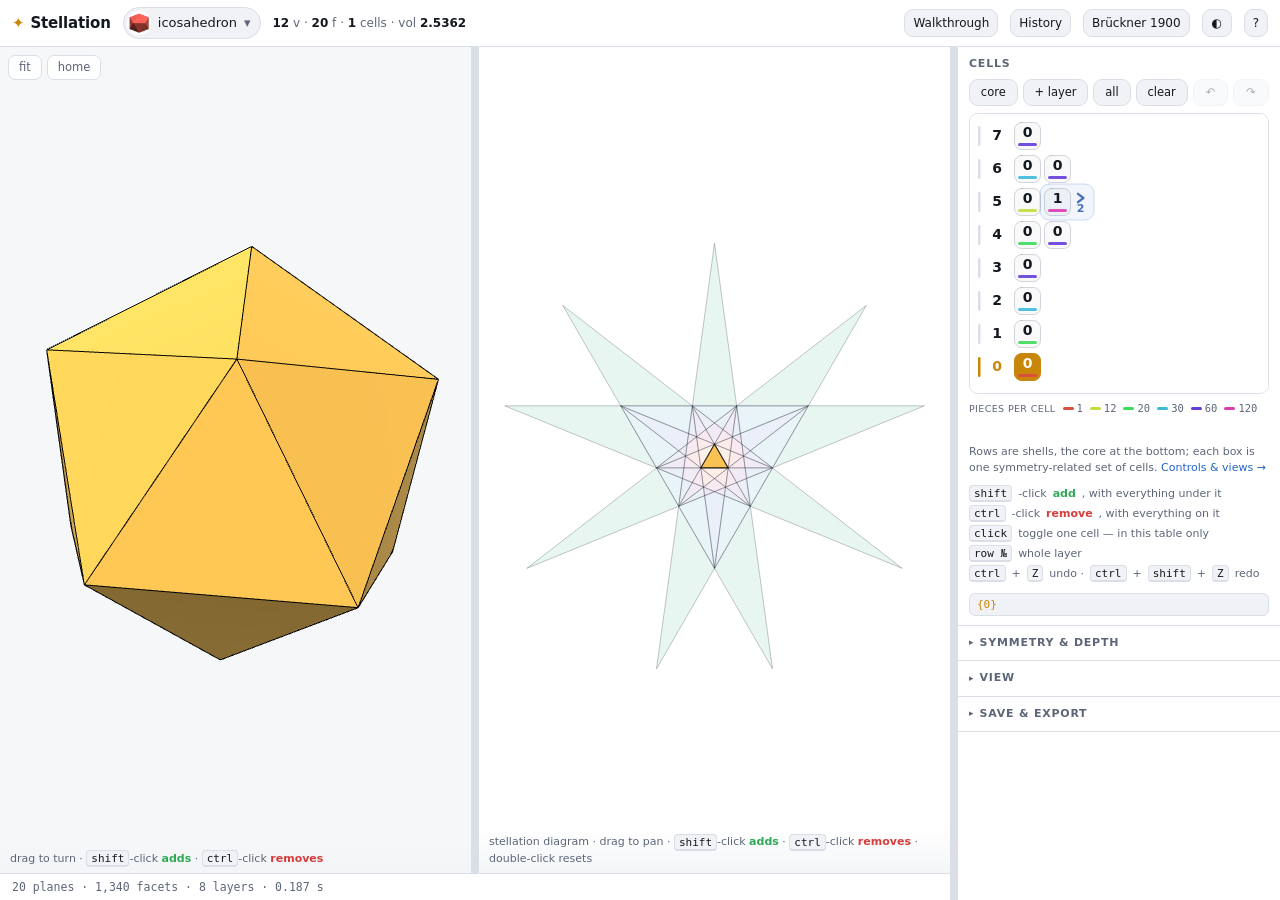
==== commit 99896ffc: "Third review round: perspective, occluded symmetry elements, undo, and the fable items From the even" ====
--- a/docs/index.html
+++ b/docs/index.html
@@ -47,8 +47,12 @@
     <div class="views">
       <div class="view">
         <canvas id="view3d"></canvas>
+        <div class="view-tools">
+          <button id="fitView" title="Rescale so the whole selection fits the frame">fit</button>
+          <button id="homeView" title="Canonical orientation: x right, y up, z toward you">home</button>
+        </div>
         <div class="view-label">
-          <span>drag to turn · <kbd>shift</kbd>-click adds · <kbd class="kSub">ctrl</kbd>-click removes</span>
+          <span>drag to turn · <kbd>shift</kbd>-click <b class="add">adds</b> · <kbd class="kSub">ctrl</kbd>-click <b class="rem">removes</b></span>
           <span id="hover3d" class="hover"></span>
         </div>
       </div>
@@ -56,7 +60,7 @@
       <div class="view">
         <canvas id="diagram"></canvas>
         <div class="view-label">
-          <span>stellation diagram · drag to pan · <kbd>shift</kbd>-click adds · <kbd class="kSub">ctrl</kbd>-click removes · double-click resets</span>
+          <span>stellation diagram · drag to pan · <kbd>shift</kbd>-click <b class="add">adds</b> · <kbd class="kSub">ctrl</kbd>-click <b class="rem">removes</b> · double-click resets</span>
           <span id="hover2d" class="hover"></span>
         </div>
       </div>
@@ -80,6 +84,8 @@
           <button id="growLayer" title="Add the next shell outward">+ layer</button>
           <button id="selectAll">all</button>
           <button id="selectNone">clear</button>
+          <button id="undoBtn" class="icon" title="Undo the last change to the cells (ctrl+Z)" disabled>↶</button>
+          <button id="redoBtn" class="icon" title="Redo (ctrl+shift+Z)" disabled>↷</button>
         </div>
       </div>
       <div class="cells-wrap"><canvas id="cells"></canvas></div>
@@ -90,10 +96,11 @@
         of cells. <a href="controls.html">Controls &amp; views →</a>
       </p>
       <ul class="note keys">
-        <li><kbd>shift</kbd>-click add, with everything under it</li>
-        <li><kbd class="kSub">ctrl</kbd>-click remove, with everything on it</li>
+        <li><kbd>shift</kbd>-click <b class="add">add</b>, with everything under it</li>
+        <li><kbd class="kSub">ctrl</kbd>-click <b class="rem">remove</b>, with everything on it</li>
         <li><kbd>click</kbd> toggle one cell — in this table only</li>
         <li><kbd>row №</kbd> whole layer</li>
+        <li><kbd>ctrl</kbd>+<kbd>Z</kbd> undo · <kbd>ctrl</kbd>+<kbd>shift</kbd>+<kbd>Z</kbd> redo</li>
       </ul>
       <input id="cellsString" class="mono" spellcheck="false"
              title="cell-selection string, same syntax as the original .stel files">
@@ -113,9 +120,9 @@
         <span>build out to <b id="depthLabel">20</b> shells</span>
         <input id="depth" type="range" min="2" max="60" value="20">
       </label>
-      <label class="field" title="Which face of the polyhedron the stellation diagram is drawn on. Solids with more than one kind of face have a different diagram for each.">
+      <label class="field" title="Which face of the polyhedron the stellation diagram is drawn on. Only faces the chosen symmetry cannot carry onto one another are listed — the rest would give the same picture.">
         <span>diagram face</span>
-        <input id="planeIndex" type="number" min="0" value="0">
+        <select id="planeIndex"></select>
       </label>
       <p class="note">
         Cells are grouped into orbits of the first group, then split by the second —
@@ -125,11 +132,14 @@
 
     <details class="group">
       <summary><h2>View</h2></summary>
-      <div class="row buttons tight">
-        <button id="fitView" title="Rescale so the current selection fills the frame">fit</button>
-      </div>
       <label class="check"><input id="autoRotate" type="checkbox"> spin the solid</label>
       <label class="check"><input id="showEdges" type="checkbox" checked> draw edges</label>
+      <fieldset class="sym-elems">
+        <legend title="The symmetry elements of the stellation group, drawn through the origin as real geometry so the solid hides the parts behind it. Use with home.">symmetry elements</legend>
+        <label class="check"><input id="showAxes" type="checkbox"> <i class="sw ax"></i> rotation axes</label>
+        <label class="check" title="Each mirror plane as a translucent disc through the origin"><input id="showMirrors" type="checkbox"> <i class="sw mi"></i> mirror planes</label>
+        <label class="check" title="Rotoreflection (Sₙ) axes — turn, then reflect. The three-dimensional cousin of a glide reflection."><input id="showImproper" type="checkbox"> <i class="sw im"></i> rotoreflection axes</label>
+      </fieldset>
       <label class="field" title="Thickness of the edge lines, in pixels">
         <span>edge weight <b id="edgeWidthLabel">1.0</b></span>
         <input id="edgeWidth" type="range" min="0.5" max="8" step="0.5" value="1">
@@ -233,6 +243,7 @@
     original Java: the same facet counts, the same cell structure, the same volumes to
     six decimal places.
   </p>
+  <p class="note">Build <span id="buildStamp" class="mono"></span> · <a href="changes.html">what changed →</a></p>
   <button id="helpClose">close</button>
 </dialog>
 
--- a/docs/css/style.css
+++ b/docs/css/style.css
@@ -513,3 +513,63 @@
   main { grid-template-columns: minmax(0, 1fr); }
   .splitter.vertical { display: none; }
 }
+
+/* ------------------------------------------------ always-visible view tools */
+
+.view { position: relative; }
+.view-tools {
+  position: absolute;
+  top: 8px;
+  left: 8px;
+  display: flex;
+  gap: 5px;
+  z-index: 5;
+}
+.view-tools button {
+  padding: 3px 10px;
+  border: 1px solid var(--line);
+  border-radius: 7px;
+  background: color-mix(in srgb, var(--panel) 88%, transparent);
+  color: var(--dim);
+  font: inherit;
+  font-size: 11.5px;
+  cursor: pointer;
+  backdrop-filter: blur(4px);
+}
+.view-tools button:hover { border-color: var(--accent); color: var(--accent); }
+
+/* -------------------------------------------------- add / remove, one palette
+
+   Green adds, red carves, and the pair reads the same in the 3-D view, in the
+   diagram and in the Cells table. Keeping the words in the captions the same
+   colour as the outline that appears under the pointer is what ties the three
+   together — before, each view had its own idea of what a highlight looked like.
+   Kept identical in light and dark: these are signal colours, not decoration. */
+:root { --add: #2fa855; --rem: #d63c3c; }
+:root[data-theme="dark"] { --add: #4acb70; --rem: #f05454; }
+.add { color: var(--add); }
+.rem { color: var(--rem); }
+
+/* the three symmetry-element toggles, boxed so they read as one control */
+.sym-elems {
+  border: 1px solid var(--line);
+  border-radius: 8px;
+  padding: 4px 8px 6px;
+  margin: 6px 0 4px;
+}
+.sym-elems legend { font-size: 10.5px; color: var(--dim); padding: 0 4px; }
+.sym-elems .check { margin: 2px 0; }
+.sw {
+  display: inline-block; width: 9px; height: 9px; border-radius: 2px;
+  vertical-align: baseline; margin-right: 1px;
+}
+.sw.ax { background: #40b8f2; }
+.sw.mi { background: #6be0cc; }
+.sw.im { background: #b873f2; }
+
+/* undo / redo sit with the other cell buttons and grey out when there is
+   nothing to undo — the disabled state is the only affordance saying whether a
+   change has been made yet */
+.buttons button.icon { width: 26px; padding: 4px 0; text-align: center; }
+.buttons button:disabled { opacity: 0.35; cursor: default; }
+.buttons button:disabled:hover { border-color: var(--line); color: inherit; }
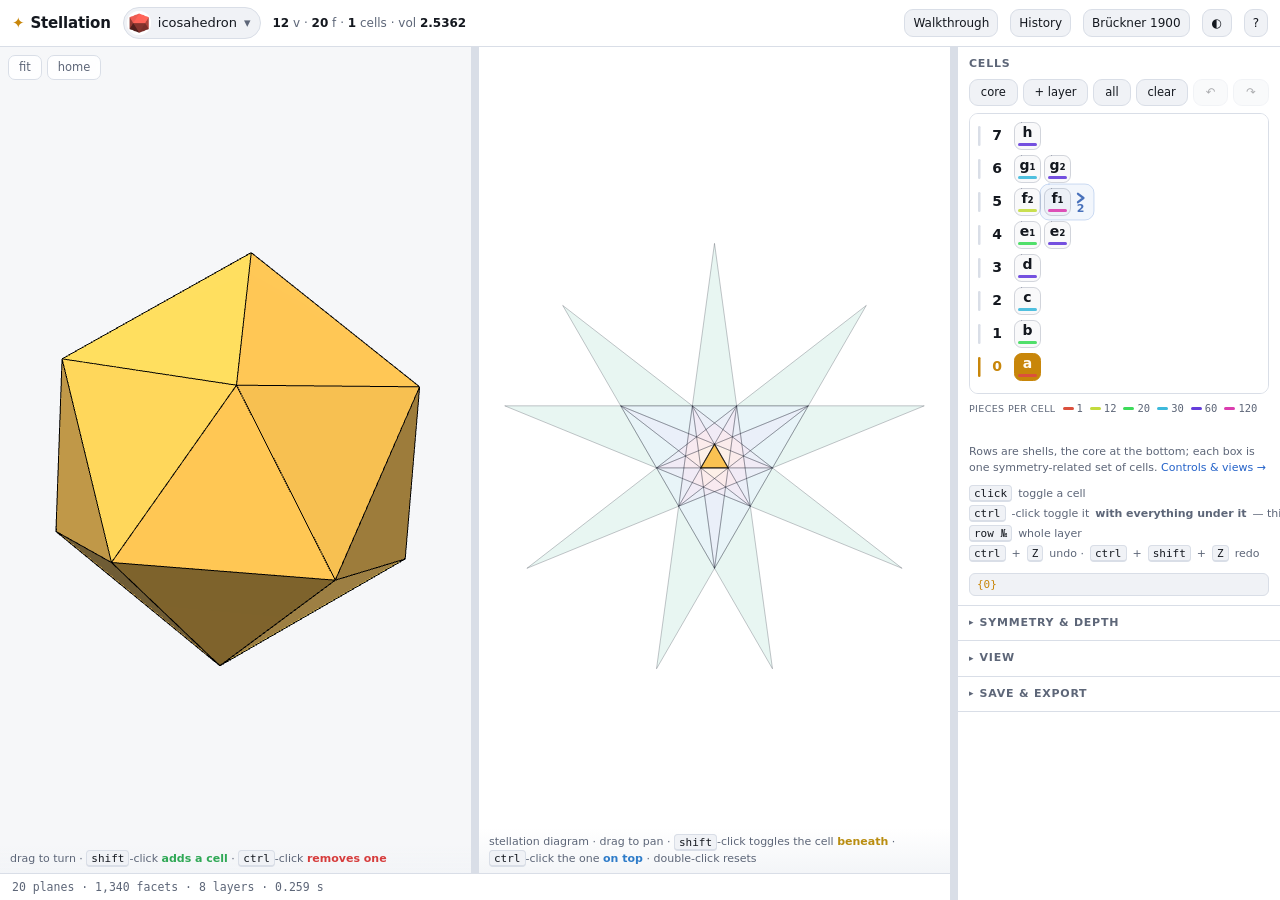
==== commit 9bc33bc1: "Fourth review round: per-view gestures, a camera that never moves, and Make planes From the night se" ====
--- a/docs/index.html
+++ b/docs/index.html
@@ -52,7 +52,7 @@
           <button id="homeView" title="Canonical orientation: x right, y up, z toward you">home</button>
         </div>
         <div class="view-label">
-          <span>drag to turn · <kbd>shift</kbd>-click <b class="add">adds</b> · <kbd class="kSub">ctrl</kbd>-click <b class="rem">removes</b></span>
+          <span>drag to turn · <kbd>shift</kbd>-click <b class="add">adds a cell</b> · <kbd class="kSub">ctrl</kbd>-click <b class="rem">removes one</b></span>
           <span id="hover3d" class="hover"></span>
         </div>
       </div>
@@ -60,7 +60,7 @@
       <div class="view">
         <canvas id="diagram"></canvas>
         <div class="view-label">
-          <span>stellation diagram · drag to pan · <kbd>shift</kbd>-click <b class="add">adds</b> · <kbd class="kSub">ctrl</kbd>-click <b class="rem">removes</b> · double-click resets</span>
+          <span>stellation diagram · drag to pan · <kbd>shift</kbd>-click toggles the cell <b class="below">beneath</b> · <kbd class="kSub">ctrl</kbd>-click the one <b class="above">on top</b> · double-click resets</span>
           <span id="hover2d" class="hover"></span>
         </div>
       </div>
@@ -96,9 +96,8 @@
         of cells. <a href="controls.html">Controls &amp; views →</a>
       </p>
       <ul class="note keys">
-        <li><kbd>shift</kbd>-click <b class="add">add</b>, with everything under it</li>
-        <li><kbd class="kSub">ctrl</kbd>-click <b class="rem">remove</b>, with everything on it</li>
-        <li><kbd>click</kbd> toggle one cell — in this table only</li>
+        <li><kbd>click</kbd> toggle a cell</li>
+        <li><kbd class="kSub">ctrl</kbd>-click toggle it <b>with everything under it</b> — this table only</li>
         <li><kbd>row №</kbd> whole layer</li>
         <li><kbd>ctrl</kbd>+<kbd>Z</kbd> undo · <kbd>ctrl</kbd>+<kbd>shift</kbd>+<kbd>Z</kbd> redo</li>
       </ul>
@@ -128,6 +127,9 @@
         Cells are grouped into orbits of the first group, then split by the second —
         that split is what lets a chiral cell offer just one of its two hands.
       </p>
+      <div class="row buttons">
+        <button id="makePlanes" title="Stellate an arbitrary set of planes instead of a catalog solid — the original program's plane editor">Make planes…</button>
+      </div>
     </details>
 
     <details class="group">
@@ -135,10 +137,12 @@
       <label class="check"><input id="autoRotate" type="checkbox"> spin the solid</label>
       <label class="check"><input id="showEdges" type="checkbox" checked> draw edges</label>
       <fieldset class="sym-elems">
-        <legend title="The symmetry elements of the stellation group, drawn through the origin as real geometry so the solid hides the parts behind it. Use with home.">symmetry elements</legend>
-        <label class="check"><input id="showAxes" type="checkbox"> <i class="sw ax"></i> rotation axes</label>
-        <label class="check" title="Each mirror plane as a translucent disc through the origin"><input id="showMirrors" type="checkbox"> <i class="sw mi"></i> mirror planes</label>
-        <label class="check" title="Rotoreflection (Sₙ) axes — turn, then reflect. The three-dimensional cousin of a glide reflection."><input id="showImproper" type="checkbox"> <i class="sw im"></i> rotoreflection axes</label>
+        <legend title="The symmetry elements of the stellation group, drawn through the origin as real geometry so the solid hides the parts behind it. Inequivalent elements get different colours — the legend below names them.">symmetry elements</legend>
+        <label class="check"><input id="showAxes" type="checkbox"> rotation axes</label>
+        <label class="check" title="Each mirror plane as a rim the thickness of the axes, with a faint translucent fill"><input id="showMirrors" type="checkbox"> mirror planes</label>
+        <label class="check" title="Rotoreflection (Sₙ) axes — turn, then reflect. The three-dimensional cousin of a glide reflection."><input id="showImproper" type="checkbox"> rotoreflection axes</label>
+        <label class="check" title="Mark the same elements on the stellation diagram: a dot where an axis pierces the drawing plane, a dashed line where a mirror plane crosses it"><input id="showDiagElems" type="checkbox"> mark on the diagram</label>
+        <div id="elemLegend" class="legend elem-legend"></div>
       </fieldset>
       <label class="field" title="Thickness of the edge lines, in pixels">
         <span>edge weight <b id="edgeWidthLabel">1.0</b></span>
@@ -201,6 +205,23 @@
   </footer>
 </dialog>
 
+<dialog id="planesDialog">
+  <h2>Make planes</h2>
+  <p class="note">
+    One plane per line — <code>nx ny nz d</code>, then optionally a symmetry group
+    to multiply that plane by (<code>Ih</code>, <code>O</code>, <code>T</code>…).
+    Lines starting with <code>#</code> are comments. The arrangement is built from
+    the union; the symmetry dropdowns then group its cells as usual.
+  </p>
+  <textarea id="planesText" class="mono" rows="14" spellcheck="false"></textarea>
+  <p id="planesInfo" class="note"></p>
+  <div class="row buttons">
+    <button id="planesBuild" class="primary">Build</button>
+    <button id="planesSeed" title="Fill the sheet from the current solid's own face planes">Seed from current solid</button>
+    <button id="planesCancel">Cancel</button>
+  </div>
+</dialog>
+
 <dialog id="helpDialog">
   <h2>Stellation, in one minute</h2>
   <p>
@@ -222,12 +243,18 @@
       of cells; a shaded box with smaller boxes beside it is a cell that splits into
       <b>sub-cells</b>, such as a chiral pair. Bar colours group cells by how many
       congruent pieces they contain.</li>
-    <li>Two gestures mean the same thing in all three views:
-      <kbd>shift</kbd>-click <b>adds</b> a cell together with everything holding it
-      up, and <kbd class="kSub">ctrl</kbd>-click <b>removes</b> it together with
-      everything resting on it. They are inverses, so shift then ctrl puts things
-      back. (On macOS, ctrl-click is the system's secondary click; it is handled,
-      and option-click does the same job.)</li>
+    <li>Each view works at its own scale.
+      In the <b>solid</b>, <kbd>shift</kbd>-click <b class="add">adds</b> the one
+      cell sitting on the clicked face and <kbd class="kSub">ctrl</kbd>-click
+      <b class="rem">removes</b> the one behind it.
+      In the <b>diagram</b>, every region lies between two cells:
+      <kbd>shift</kbd>-click toggles the one <b class="below">beneath</b> the plane,
+      <kbd class="kSub">ctrl</kbd>-click the one <b class="above">on top</b>.
+      In the <b>Cells table</b>, a click toggles a box, and
+      <kbd class="kSub">ctrl</kbd>-click toggles it together with everything
+      supporting it — the group operation lives here and only here.
+      (On macOS, ctrl-click is the system's secondary click; it is handled, and
+      option-click does the same job.)</li>
     <li>A plain click without a modifier <b>turns</b> the solid and <b>pans</b> the
       diagram — it only toggles a cell in the Cells table. A right-click does
       nothing anywhere.</li>
--- a/docs/css/style.css
+++ b/docs/css/style.css
@@ -573,3 +573,23 @@
 .buttons button.icon { width: 26px; padding: 4px 0; text-align: center; }
 .buttons button:disabled { opacity: 0.35; cursor: default; }
 .buttons button:disabled:hover { border-color: var(--line); color: inherit; }
+
+/* the diagram's two toggle colours — gold beneath the plane, blue above */
+:root { --below: #b98d10; --above: #2f7cc9; }
+:root[data-theme="dark"] { --below: #f5d24d; --above: #4da3f5; }
+.below { color: var(--below); }
+.above { color: var(--above); }
+
+/* element checkboxes grey out when the group has none of that kind */
+.sym-elems .check.off { opacity: 0.4; }
+.elem-legend { margin-top: 4px; }
+.elem-legend:empty { display: none; }
+
+/* the make-planes sheet */
+#planesDialog { width: min(560px, 92vw); }
+#planesDialog textarea {
+  width: 100%; box-sizing: border-box; resize: vertical;
+  background: var(--panel); color: var(--text);
+  border: 1px solid var(--line); border-radius: 8px; padding: 8px;
+  font-size: 12px; line-height: 1.5;
+}
